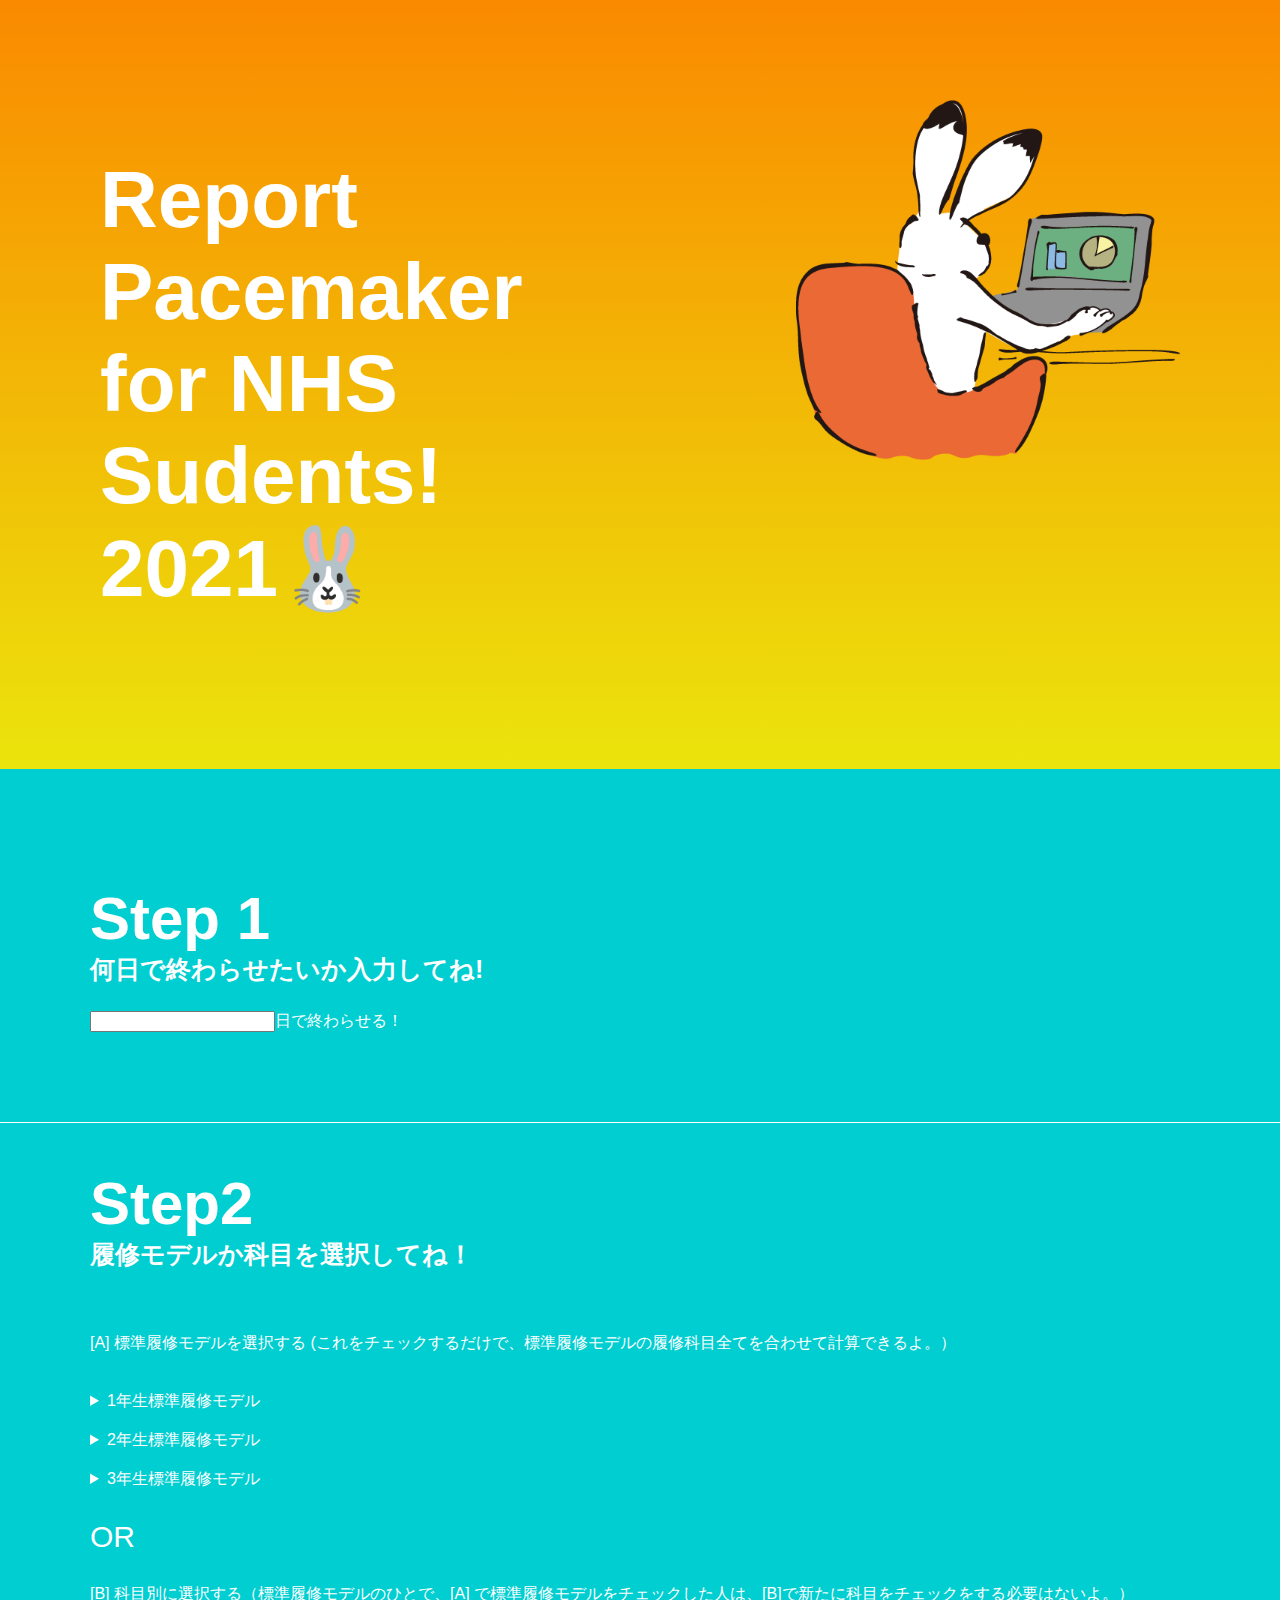
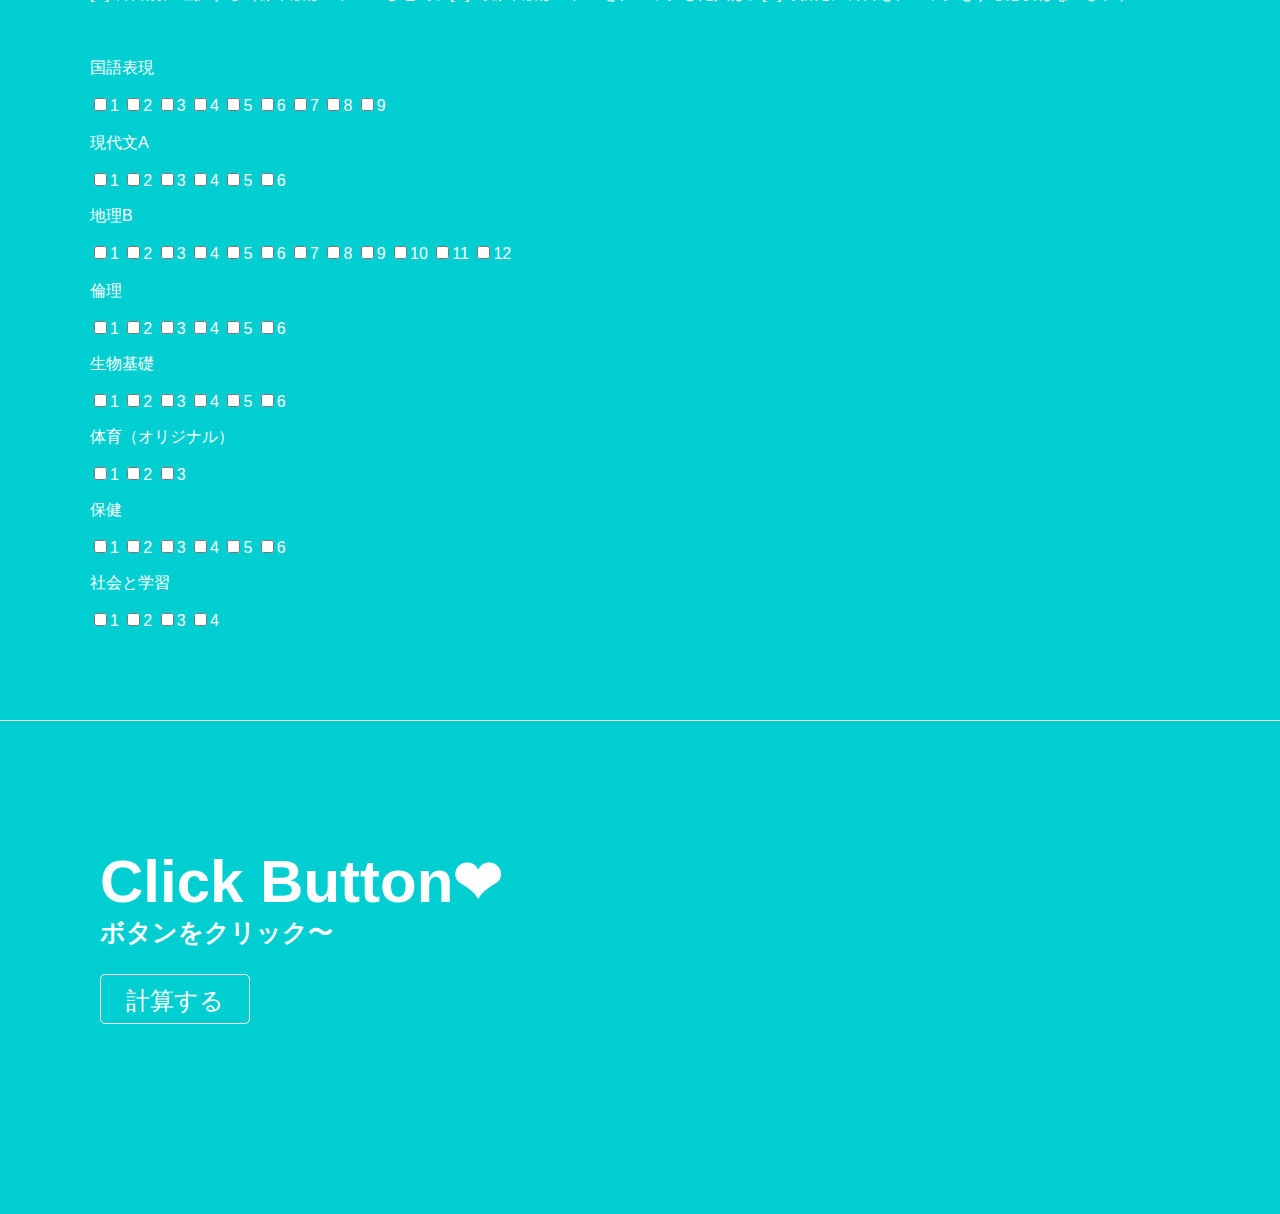
==== index.html @ 2a3afe08 "Rename cal.html to index.html" ====
<!DOCTYPE html>
<html lang="ja">

<head>
    <meta charset="UTF-8">
    <meta name="viewport" content="width=960" />
    <title>レポートペースメーカーラビット🐰</title>
    <link rel="stylesheet" href="style.css">
</head>

<body>
<div id="full">
    <div id = momo>
      <img
      src="/assets/auntrabbit.png"
      alt="Rabbit!"
      align='right'>
      <!-- <img
      src="rabbit.png"
      alt="Grapeslice atop a pile of other slices"
      align='right'> -->

      <h1>Report Pacemaker <br>for NHS Sudents!<br>2021🐰</h1>

    
    </div>
    <div id ="content">
    <form name="myform">
           <div id='step1'>
           <h3 id='step'><span id='stepNumber'>Step 1</span> <br>何日で終わらせたいか入力してね!</h3>
           <input type="text" id='goal'>日で終わらせる！
           <br>
           </div>

           <div id ='step2'>
        　　<h3 id='step'><span id='stepNumber'>Step2</span><br> 履修モデルか科目を選択してね！</h3>
       　　 <p>[A] 標準履修モデルを選択する (これをチェックするだけで、標準履修モデルの履修科目全てを合わせて計算できるよ。）</p>
        　
        　<details>
           <summary>1年生標準履修モデル</summary>
           <br>
           <input type = "checkbox" name = "unit" value = 50>年間
           <input type = "checkbox" name = "unit" value = 50>6/15
           <input type = "checkbox" name = "unit" value = 50>7/15
           <input type = "checkbox" name = "unit" value = 30>8/15
           <input type = "checkbox" name = "unit" value = 30>9/15
           <input type = "checkbox" name = "unit" value = 30>10/15
           <input type = "checkbox" name = "unit" value = 30>11/15
           <input type = "checkbox" name = "unit" value = 30>12/15
　　　　　　 </details>
            <br>
            <details>
            <summary>2年生標準履修モデル</summary>
            <br>
            <input type = "checkbox" name = "unit" value = 50>6/15 
           <input type = "checkbox" name = "unit" value = 50>7/15
           <input type = "checkbox" name = "unit" value = 30>8/15
           <input type = "checkbox" name = "unit" value = 30>9/15
           <input type = "checkbox" name = "unit" value = 30>10/15
           <input type = "checkbox" name = "unit" value = 30>11/15
           <input type = "checkbox" name = "unit" value = 30>12/15
           </details>
           <br>
           <details>
            <summary>3年生標準履修モデル</summary>
            <br>
            <input type = "checkbox" name = "unit" value = 50>6/15 
           <input type = "checkbox" name = "unit" value = 50>7/15
           <input type = "checkbox" name = "unit" value = 30>8/15
           <input type = "checkbox" name = "unit" value = 30>9/15
           <input type = "checkbox" name = "unit" value = 30>10/15
           <input type = "checkbox" name = "unit" value = 30>11/15
           <input type = "checkbox" name = "unit" value = 30>12/15
           </details>

            <p id = 'or'>OR</p>

            <p>[B] 科目別に選択する（標準履修モデルのひとで、[A] で標準履修モデルをチェックした人は、[B]で新たに科目をチェックをする必要はないよ。）</p>
        　
           <p>国語表現</p>
           <input type = "checkbox" name = "unit" value = 17>1 
           <input type = "checkbox" name = "unit" value = 19>2
           <input type = "checkbox" name = "unit" value = 13>3
           <input type = "checkbox" name = "unit" value = 18>4
           <input type = "checkbox" name = "unit" value = 19>5
           <input type = "checkbox" name = "unit" value = 33>6
           <input type = "checkbox" name = "unit" value = 29>7
           <input type = "checkbox" name = "unit" value = 45>8
           <input type = "checkbox" name = "unit" value = 44>9


        　 <p>現代文A </p>  
        <input type = "checkbox" name = "unit" value = 24>1
        <input type = "checkbox" name = "unit" value = 23>2
        <input type = "checkbox" name = "unit" value = 40>3
        <input type = "checkbox" name = "unit" value = 25>4
        <input type = "checkbox" name = "unit" value = 26>5
        <input type = "checkbox" name = "unit" value = 26>6
     
           <p>地理B</p>
           <input type = "checkbox" name = "unit" value = 35>1
           <input type = "checkbox" name = "unit" value = 31>2
           <input type = "checkbox" name = "unit" value = 71>3
           <input type = "checkbox" name = "unit" value = 46>4
           <input type = "checkbox" name = "unit" value = 62>5
           <input type = "checkbox" name = "unit" value = 38>6
           <input type = "checkbox" name = "unit" value = 40>7
           <input type = "checkbox" name = "unit" value = 49>8
           <input type = "checkbox" name = "unit" value = 41>9
           <input type = "checkbox" name = "unit" value = 46>10
           <input type = "checkbox" name = "unit" value = 46>11
           <input type = "checkbox" name = "unit" value = 49>12

           
           　 <p>倫理 </p>  
           <input type = "checkbox" name = "unit" value = 43>1
           <input type = "checkbox" name = "unit" value = 42>2
           <input type = "checkbox" name = "unit" value = 69>3
           <input type = "checkbox" name = "unit" value = 51>4
           <input type = "checkbox" name = "unit" value = 36>5
           <input type = "checkbox" name = "unit" value = 40>6

           <p>生物基礎 </p>  
           <input type = "checkbox" name = "unit" value = 18>1
           <input type = "checkbox" name = "unit" value = 25>2
           <input type = "checkbox" name = "unit" value = 18>3
           <input type = "checkbox" name = "unit" value = 27>4
           <input type = "checkbox" name = "unit" value = 19>5
           <input type = "checkbox" name = "unit" value = 24>6

           <p>体育（オリジナル）</p>
           <input type = "checkbox" name = "unit" value = 62>1
           <input type = "checkbox" name = "unit" value = 42>2
           <input type = "checkbox" name = "unit" value = 44>3

           <p>保健</p>  
           <input type = "checkbox" name = "unit" value = 38>1
           <input type = "checkbox" name = "unit" value = 19>2
           <input type = "checkbox" name = "unit" value = 12>3
           <input type = "checkbox" name = "unit" value = 17>4
           <input type = "checkbox" name = "unit" value = 11>5
           <input type = "checkbox" name = "unit" value = 11>6

           <p>社会と学習</p>  
           <input type = "checkbox" name = "unit" value = 13>1
           <input type = "checkbox" name = "unit" value = 26>2
           <input type = "checkbox" name = "unit" value = 53>3
           <input type = "checkbox" name = "unit" value = 33>4



   </div>
           <div id= 'step3'>
           <h3 id='step'><span id='stepNumber'>Click Button❤︎</span><br>ボタンをクリック〜</h3>
         
           <button id="submit" type='button'>計算する</button>
           </div>
           <div id='result'></div>
           <!-- <p id='result'>一日 <input type="text" name="total" value="0"> 個進めれば終わります!<br>［切り上げ］一日 <input type ="text" name="safty" value="0">進めよう！</p> -->
     </form>
     <script src="index.js"></script>
     </div>
</div>

</body>

</html>
---- style.css ----
body{
    margin: 0px;
    padding: 0px;    
    height: 100%;
    width:100%;
	min-width: 950px;
    color:black;

}
#content{
    font-family: 'ヒラギノ丸ゴ ProN','Hiragino Maru Gothic ProN',sans-serif;
    background-color:#00CED1;

}

h1{
    font-family: 'Skia-Regular_Black', sans-serif;
    color:white;
}

#result{
    font-size: 30px;
    font-family: 'Wawati SC',sans-serif;
}

#or{
    font-size:30px;
   font-family:'Wawati SC',sans-serif;
}
#step{
    font-size:25px;
    color:white;
}

#step1{
    color:white;
    padding:90px;
    border:solid 1px white;
    border-width:0px 0px 1px 0px;
}

#step2{
    color:white;
    padding:0px 90px 90px 90px;
    border:solid 1px white;
    border-width:0px 0px 1px 0px;
}

#stepNumber{
    font-family: 'Skia-Regular_Black', sans-serif;
    font-size:60px;
}

#step3{
    padding:100px;
    margin:0px;

}
#step3 button{
        color: #fff;
        background:transparent;
        width:150px;
        height:50px;
        border:solid 1px white;
        border-radius:5px;
        display:inline-block;
        text-align: center;
        text-decoration: none;
        line-height: 50px;
        font-size: 24px;
        transition: 500ms;
      }
      #step3 button:hover{
        background:orange;
        border:0px;
        ;
      }
      

#momo img{
    width:30vw;
    min-width:250px;
}
#momo h1{
    font-size:80px;
    width: 50vw ;    
    font-family: 'Skia-Regular_Black', sans-serif;
    color:white;
}
#momo{
    padding:100px;
    margin:0px;
    background: rgb(235,228,12);
    background: linear-gradient(0deg, rgba(235,228,12,1) 0%, rgba(250,138,0,1) 100%);

}

#result{
    color:white;
    padding:0px 90px 90px 90px;
}
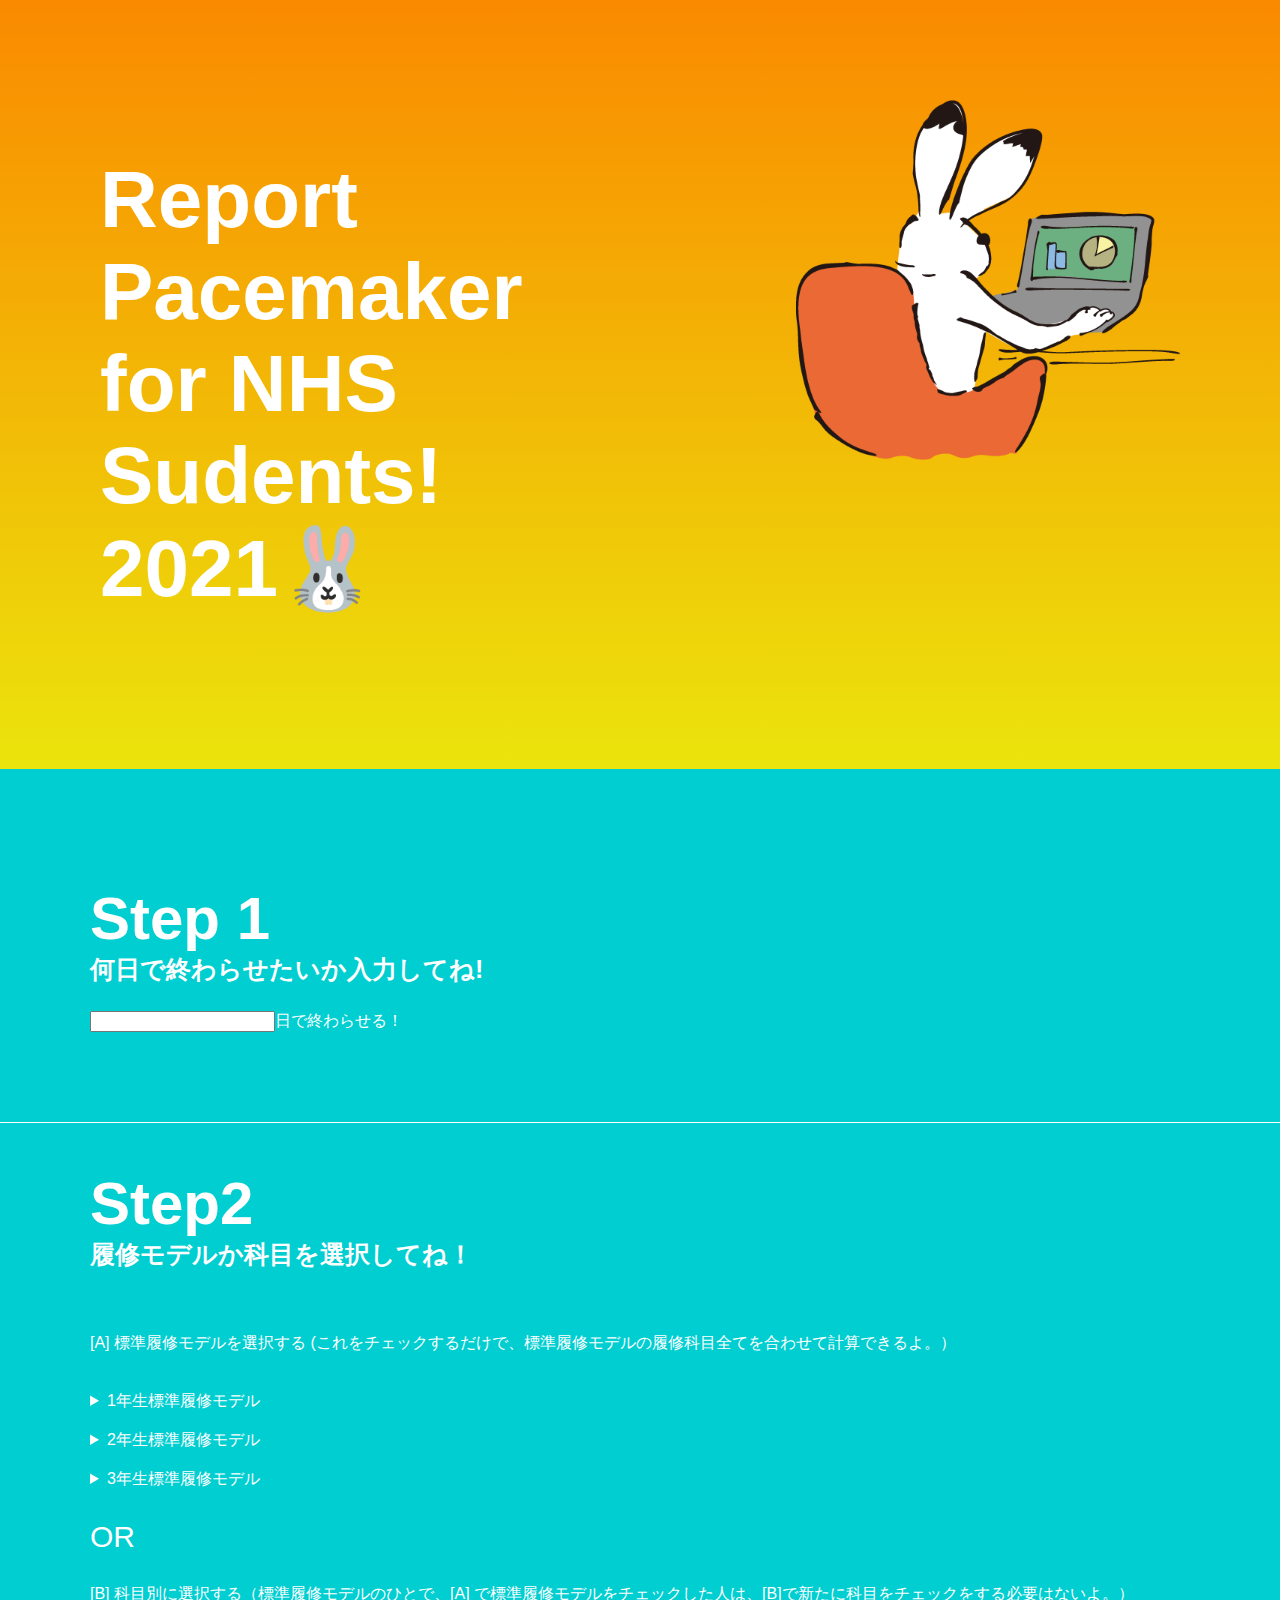
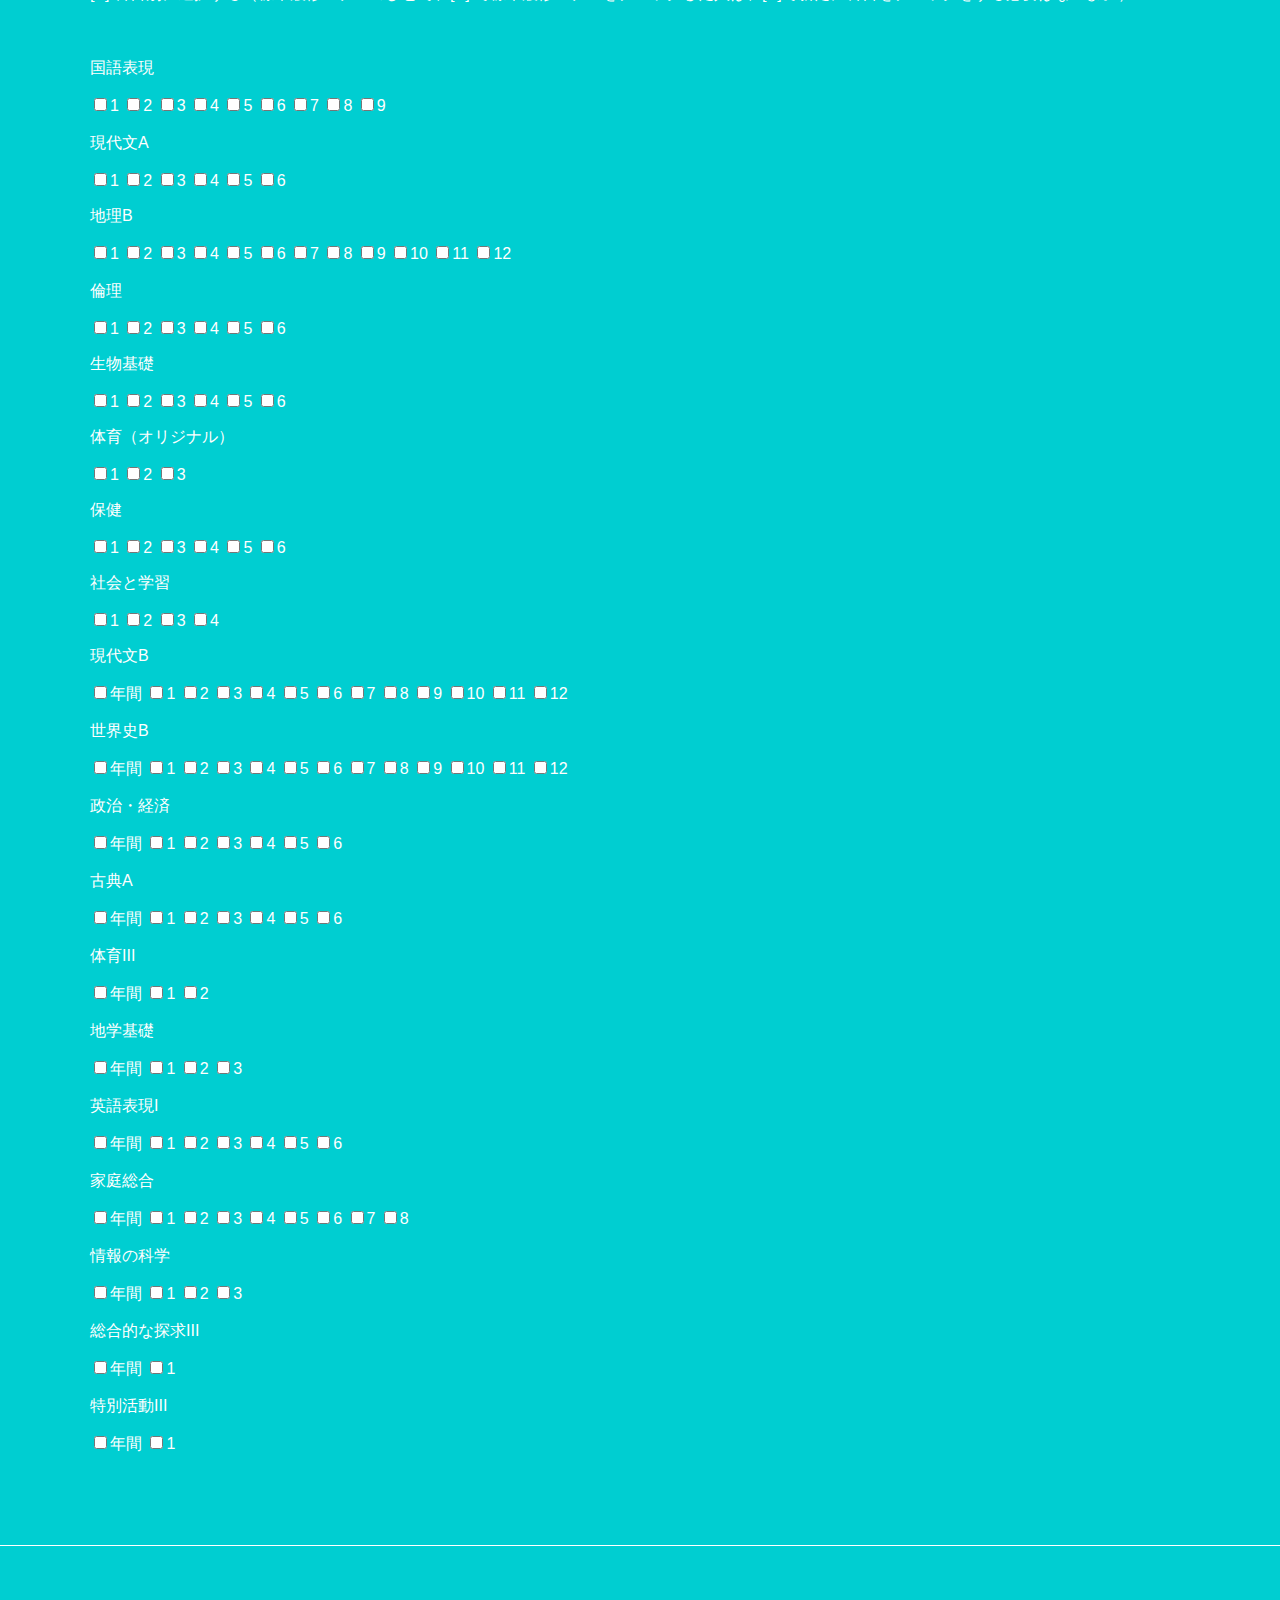
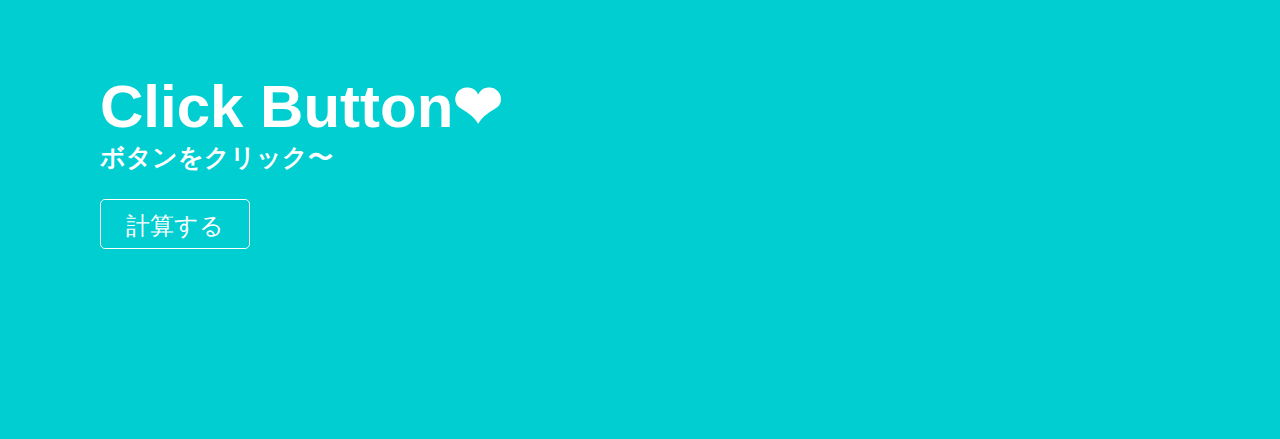
==== commit 00e8ef6a: "Update index.html" ====
--- a/index.html
+++ b/index.html
@@ -12,7 +12,7 @@
 <div id="full">
     <div id = momo>
       <img
-      src="/assets/auntrabbit.png"
+      src="./assets/auntrabbit.png"
       alt="Rabbit!"
       align='right'>
       <!-- <img
@@ -146,6 +146,101 @@
            <input type = "checkbox" name = "unit" value = 26>2
            <input type = "checkbox" name = "unit" value = 53>3
            <input type = "checkbox" name = "unit" value = 33>4
+               
+                       <p class="subject_title">現代文B</p>
+           <input type = "checkbox" class = "unit" value = 339>年間
+           <input type = "checkbox" class = "unit" value = 39>1
+           <input type = "checkbox" class = "unit" value = 34>2
+           <input type = "checkbox" class = "unit" value = 19>3
+           <input type = "checkbox" class = "unit" value = 17>4
+           <input type = "checkbox" class = "unit" value = 52>5
+           <input type = "checkbox" class = "unit" value = 34>6
+           <input type = "checkbox" class = "unit" value = 27>7
+           <input type = "checkbox" class = "unit" value = 17>8
+           <input type = "checkbox" class = "unit" value = 26>9
+           <input type = "checkbox" class = "unit" value = 29>10
+           <input type = "checkbox" class = "unit" value = 26>11
+           <input type = "checkbox" class = "unit" value = 19>12
+
+           <p class="subject_title">世界史B</p>
+           <input type = "checkbox" class = "unit" value = 508>年間
+           <input type = "checkbox" class = "unit" value = 51>1
+           <input type = "checkbox" class = "unit" value = 21>2
+           <input type = "checkbox" class = "unit" value = 40>3
+           <input type = "checkbox" class = "unit" value = 30>4
+           <input type = "checkbox" class = "unit" value = 40>5
+           <input type = "checkbox" class = "unit" value = 24>6
+           <input type = "checkbox" class = "unit" value = 34>7
+           <input type = "checkbox" class = "unit" value = 54>8
+           <input type = "checkbox" class = "unit" value = 61>9
+           <input type = "checkbox" class = "unit" value = 26>10
+           <input type = "checkbox" class = "unit" value = 28>11
+           <input type = "checkbox" class = "unit" value = 99>12
+
+           <p class="subject_title">政治・経済</p>
+           <input type = "checkbox" class = "unit" value = 299>年間
+           <input type = "checkbox" class = "unit" value = 59>1
+           <input type = "checkbox" class = "unit" value = 46>2
+           <input type = "checkbox" class = "unit" value = 55>3
+           <input type = "checkbox" class = "unit" value = 52>4
+           <input type = "checkbox" class = "unit" value = 62>5
+           <input type = "checkbox" class = "unit" value = 25>6
+           
+           <p class="subject_title">古典A</p>
+           <input type = "checkbox" class = "unit" value = 135>年間
+           <input type = "checkbox" class = "unit" value = 19>1
+           <input type = "checkbox" class = "unit" value = 37>2
+           <input type = "checkbox" class = "unit" value = 38>3
+           <input type = "checkbox" class = "unit" value = 10>4
+           <input type = "checkbox" class = "unit" value = 20>5
+           <input type = "checkbox" class = "unit" value = 11>6
+
+           <p class="subject_title">体育III</p>
+           <input type = "checkbox" class = "unit" value = 109>年間
+           <input type = "checkbox" class = "unit" value = 49>1
+           <input type = "checkbox" class = "unit" value = 60>2
+
+           <p class="subject_title">地学基礎</p>
+           <input type = "checkbox" class = "unit" value = 98>年間
+           <input type = "checkbox" class = "unit" value = 32>1
+           <input type = "checkbox" class = "unit" value = 40>2
+           <input type = "checkbox" class = "unit" value = 26 >3
+        
+           <p class="subject_title">英語表現I</p>
+           <input type = "checkbox" class = "unit" value = 193>年間
+           <input type = "checkbox" class = "unit" value = 41>1
+           <input type = "checkbox" class = "unit" value = 38>2
+           <input type = "checkbox" class = "unit" value = 34>3
+           <input type = "checkbox" class = "unit" value = 28>4
+           <input type = "checkbox" class = "unit" value = 23>5
+           <input type = "checkbox" class = "unit" value = 29>6
+
+           <p class="subject_title">家庭総合</p>
+           <input type = "checkbox" class = "unit" value = 344>年間
+           <input type = "checkbox" class = "unit" value =44 >1
+           <input type = "checkbox" class = "unit" value =52 >2
+           <input type = "checkbox" class = "unit" value =21 >3
+           <input type = "checkbox" class = "unit" value =24>4
+           <input type = "checkbox" class = "unit" value =45 >5
+           <input type = "checkbox" class = "unit" value = 58>6
+           <input type = "checkbox" class = "unit" value = 53>7
+           <input type = "checkbox" class = "unit" value = 47>8
+
+           <p class="subject_title">情報の科学</p>
+           <input type = "checkbox" class = "unit" value = 105>年間
+           <input type = "checkbox" class = "unit" value =32 >1
+           <input type = "checkbox" class = "unit" value = 21>2
+           <input type = "checkbox" class = "unit" value = 52>3
+           
+           <p class="subject_title">総合的な探求III</p>
+           <input type = "checkbox" class = "unit" value = 3>年間
+           <input type = "checkbox" class = "unit" value =3 >1
+
+           <p class="subject_title">特別活動III</p>
+           <input type = "checkbox" class = "unit" value = 32>年間
+           <input type = "checkbox" class = "unit" value = 32>1
+
+
 
 
 
